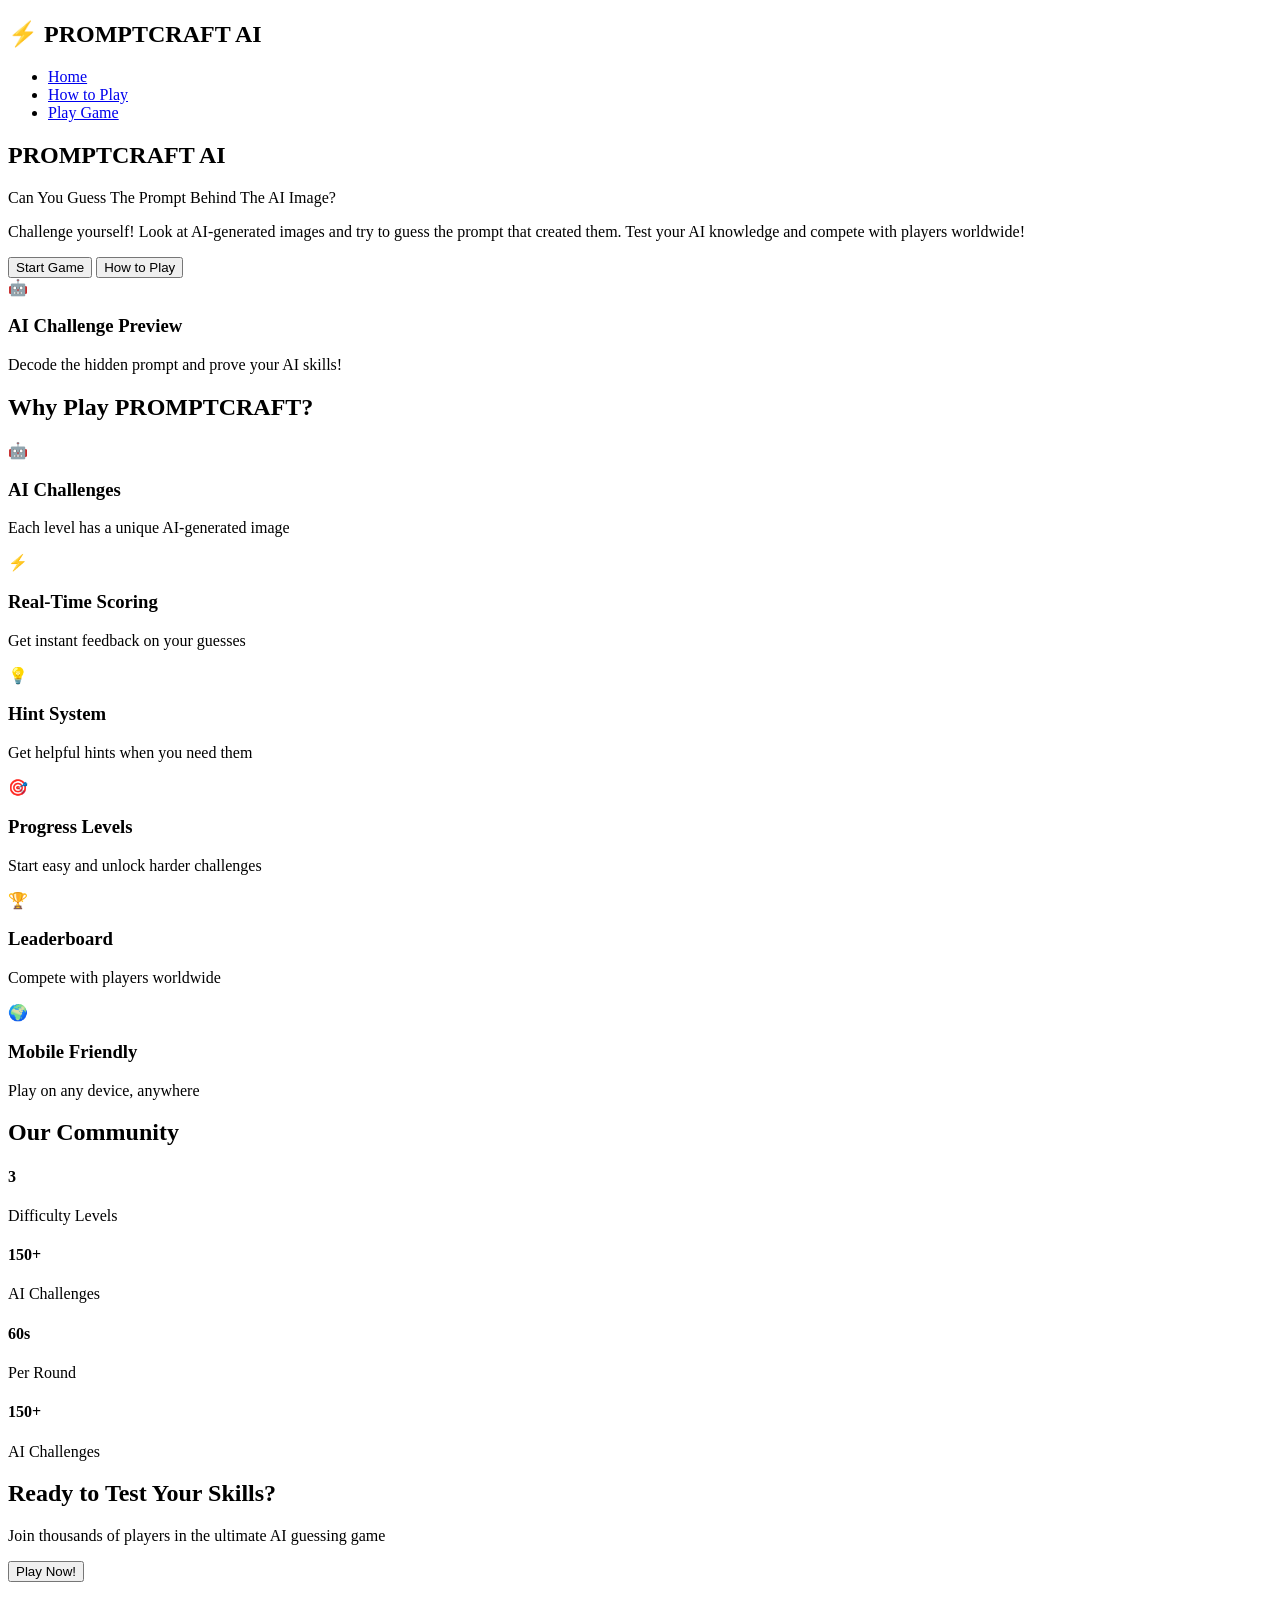
==== index.html @ 6bbd1988 "Updated homePage changes" ====
<!DOCTYPE html>
<html lang="en">
<head>
    <meta charset="UTF-8">
    <meta name="viewport" content="width=device-width, initial-scale=1.0">
    <title>PROMPTCRAFT AI - Guess The Prompt Game</title>
    <link rel="stylesheet" href="CSS/main.css">
    <link rel="stylesheet" href="CSS/home.css">
</head>
<body>
    <!-- Navigation Bar -->
    <nav class="navbar">
        <div class="nav-container">
            <h1 class="logo">⚡ PROMPTCRAFT AI</h1>
            <ul class="nav-menu">
                <li><a href="index.html">Home</a></li>
                <li><a href="how-to-play.html">How to Play</a></li>
                <li><a href="game.html">Play Game</a></li>
            </ul>
        </div>
    </nav>

    <!-- Hero Section -->
    <section class="hero">
        <div class="hero-content">
            <h2 class="hero-title">PROMPTCRAFT AI</h2>
            <p class="hero-tagline"> Can You Guess The <span class="highlight">Prompt</span>
                Behind The <span class="highlight">AI Image</span>?
            </p>
            <p class="hero-description">
                Challenge yourself! Look at AI-generated images and try to guess the prompt that created them.
                Test your AI knowledge and compete with players worldwide!
            </p>
            
            <div class="hero-buttons">
                <button class="btn btn-primary" onclick="goToGame()">Start Game</button>
                <button class="btn btn-secondary" onclick="goToHowToPlay()">How to Play</button>
               
            </div>
        </div>

        <div class="hero-image">
            <div class="image-box">
               <div class="image-icon">🤖</div>
               <h3>AI Challenge Preview</h3>
               <p>Decode the hidden prompt and prove your AI skills!</p>
            </div>
        </div>
    </section>

    <!-- Features Section -->
    <section class="features">
        <h2 class="section-title">Why Play PROMPTCRAFT?</h2>
        <div class="feature-cards">
            <div class="card">
                <div class="card-icon">🤖</div>
                <h3>AI Challenges</h3>
                <p>Each level has a unique AI-generated image</p>
            </div>

            <div class="card">
                <div class="card-icon">⚡</div>
                <h3>Real-Time Scoring</h3>
                <p>Get instant feedback on your guesses</p>
            </div>

            <div class="card">
                <div class="card-icon">💡</div>
                <h3>Hint System</h3>
                <p>Get helpful hints when you need them</p>
            </div>

            <div class="card">
                <div class="card-icon">🎯</div>
                <h3>Progress Levels</h3>
                <p>Start easy and unlock harder challenges</p>
            </div>

            <div class="card">
                <div class="card-icon">🏆</div>
                <h3>Leaderboard</h3>
                <p>Compete with players worldwide</p>
            </div>

            <div class="card">
                <div class="card-icon">🌍</div>
                <h3>Mobile Friendly</h3>
                <p>Play on any device, anywhere</p>
            </div>
        </div>
    </section>

    <!-- Stats Section -->
    <section class="stats">
        <h2 class="section-title">Our Community</h2>
        <div class="stat-boxes">
            <div class="stat-box">
               <h4>3</h4>
               <p>Difficulty Levels</p>
            </div>

            <div class="stat-box">
                <h4>150+</h4>
                <p>AI Challenges</p>
            </div>

            <div class="stat-box">
                <h4>60s</h4>
                <p>Per Round</p>
                
            </div>

            <div class="stat-box">
                <h4>150+</h4>
                <p>AI Challenges</p>
            </div>
        </div>
    </section>

    <!-- CTA Section -->
    <section class="cta">
        <h2>Ready to Test Your Skills?</h2>
        <p>Join thousands of players in the ultimate AI guessing game</p>
        <button class="btn btn-primary btn-large" onclick="goToGame()">Play Now!</button>
    </section>

    <!-- Footer -->
    <footer class="footer">
        <p>&copy; 2024 PROMPTCRAFT AI. All rights reserved.</p>
    </footer>

    <script src="JS/app.js"></script>
</body>
</html>
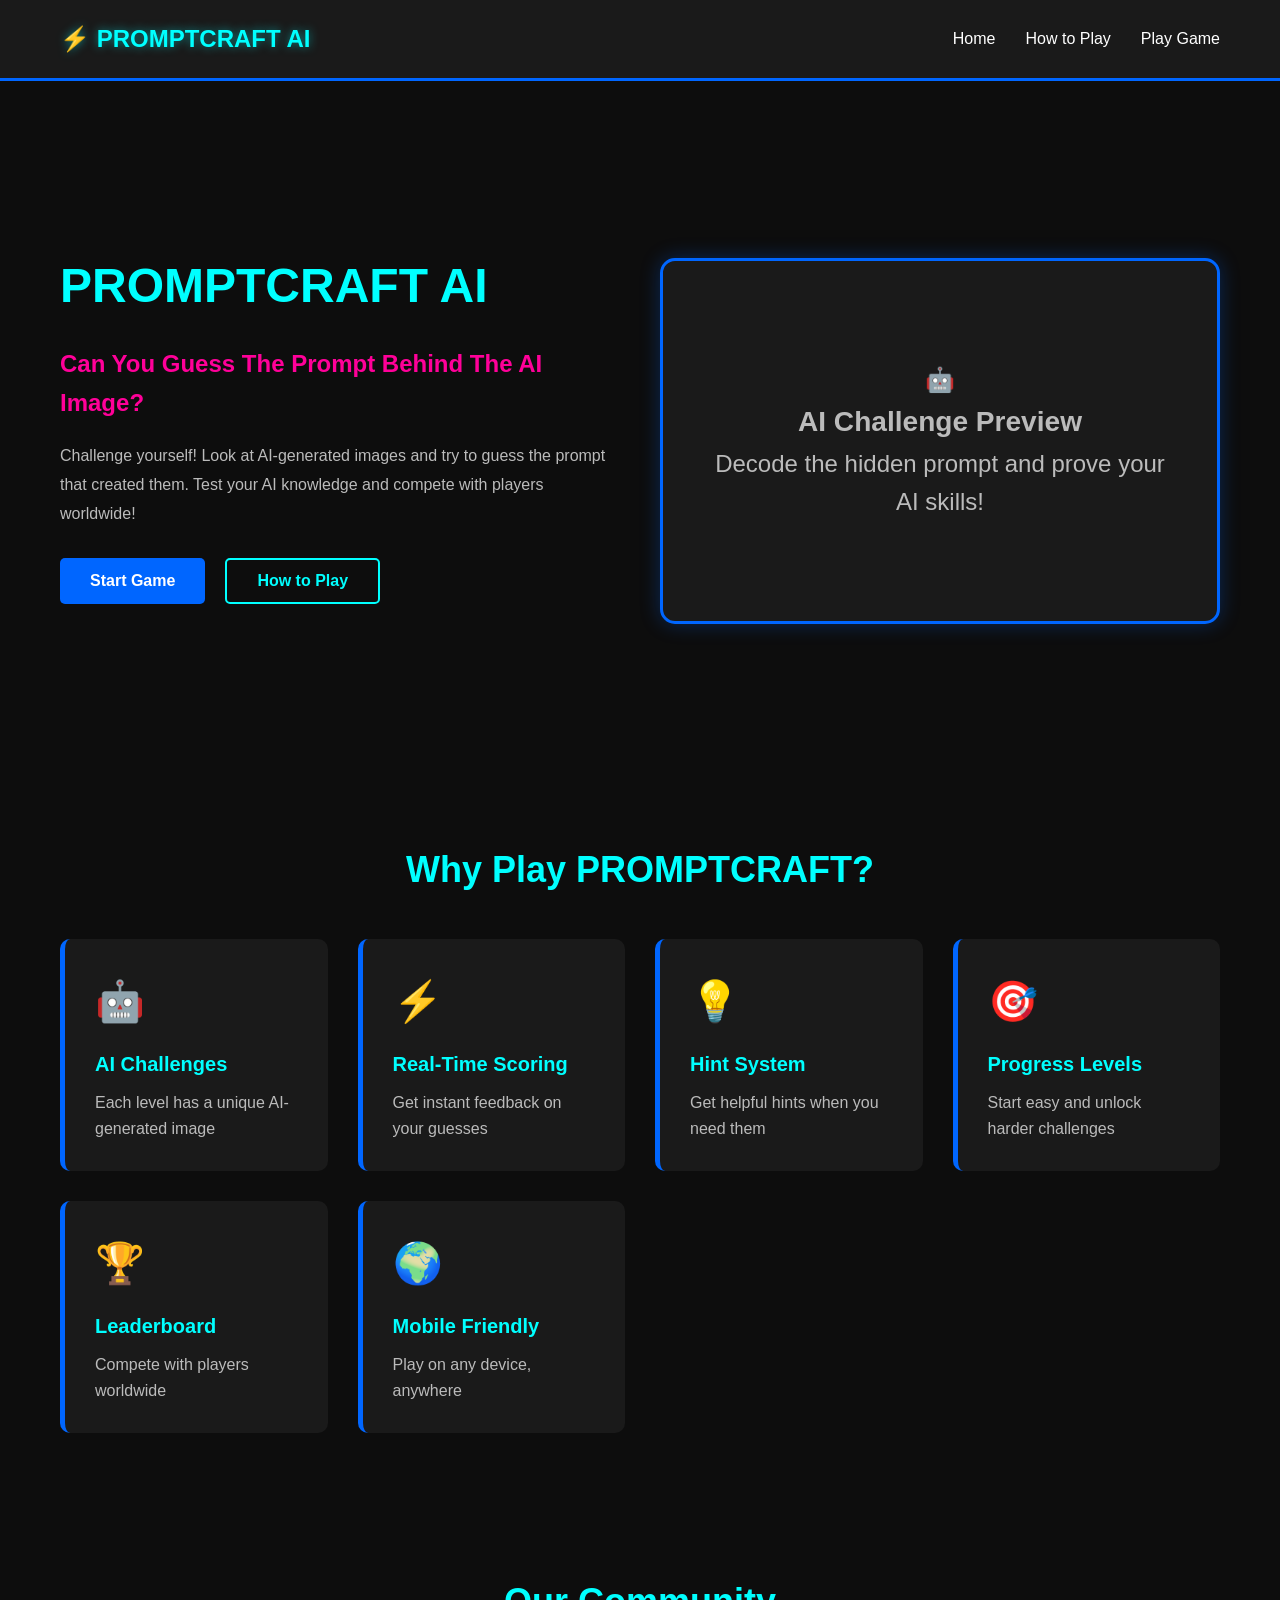
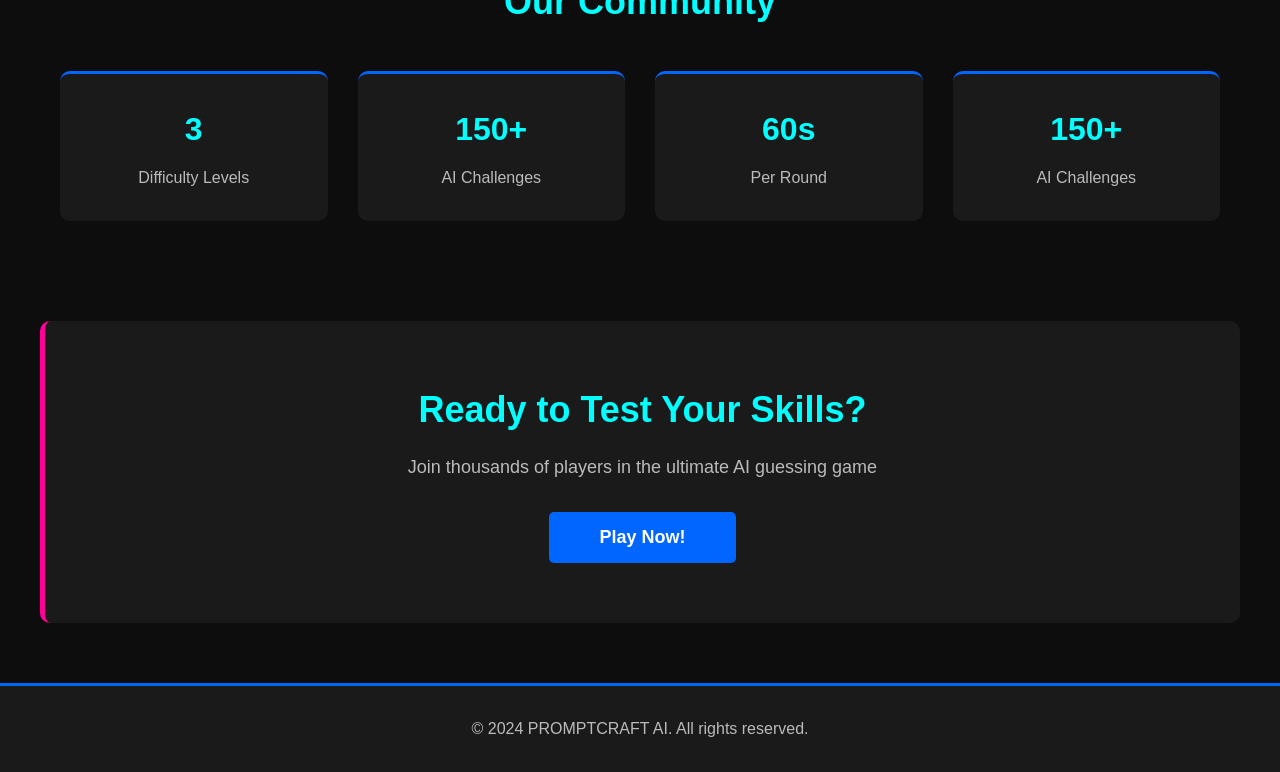
==== commit a0b03213: "Completed homePage game page" ====
--- a/index.html
+++ b/index.html
@@ -4,8 +4,8 @@
     <meta charset="UTF-8">
     <meta name="viewport" content="width=device-width, initial-scale=1.0">
     <title>PROMPTCRAFT AI - Guess The Prompt Game</title>
-    <link rel="stylesheet" href="CSS/main.css">
-    <link rel="stylesheet" href="CSS/home.css">
+    <link rel="stylesheet" href="Over Screen/css/main.css">
+    <link rel="stylesheet" href="Over Screen/css/styles/home.css">
 </head>
 <body>
     <!-- Navigation Bar -->
--- a/Over Screen/css/main.css
+++ b/Over Screen/css/main.css
@@ -0,0 +1,647 @@
+/* PROMPTCRAFT AI - BEGINNER FRIENDLY CSS */
+
+
+/* Basic Colors */
+:root {
+    --primary-color: #0066FF;
+    --secondary-color: #FF0099;
+    --dark-bg: #0D0D0D;
+    --light-bg: #1A1A1A;
+    --text-light: #FFFFFF;
+    --text-gray: #BBBBBB;
+    --accent-color: #00FFFF;
+    --success-color: #00CC66;
+    --warning-color: #FF9900;
+}
+
+/* Global Styles */
+* {
+    margin: 0;
+    padding: 0;
+    box-sizing: border-box;
+}
+
+body {
+    font-family: Arial, sans-serif;
+    background-color: var(--dark-bg);
+    color: var(--text-light);
+    line-height: 1.6;
+}
+
+html {
+    scroll-behavior: smooth;
+}
+
+/* NAVIGATION BAR */
+
+.navbar {
+    background-color: var(--light-bg);
+    padding: 20px 0;
+    position: sticky;
+    top: 0;
+    border-bottom: 3px solid var(--primary-color);
+    z-index: 100;
+}
+
+.nav-container {
+    max-width: 1200px;
+    margin: 0 auto;
+    display: flex;
+    justify-content: space-between;
+    align-items: center;
+    padding: 0 20px;
+}
+
+.logo {
+    font-size: 24px;
+    font-weight: bold;
+    color: var(--accent-color);
+    text-shadow: 0 0 10px rgba(0,255,255,0.5);
+}
+
+.nav-menu {
+    display: flex;
+    list-style: none;
+    gap: 30px;
+}
+
+.nav-menu a {
+    color: var(--text-light);
+    text-decoration: none;
+    font-weight: 500;
+    transition: color 0.3s;
+}
+
+.nav-menu a:hover {
+    color: var(--accent-color);
+}
+
+/* BUTTONS */
+
+.btn {
+    padding: 12px 30px;
+    border: none;
+    border-radius: 5px;
+    font-size: 16px;
+    font-weight: bold;
+    cursor: pointer;
+    transition: all 0.3s;
+    text-decoration: none;
+    display: inline-block;
+}
+
+.btn-primary {
+    background-color: var(--primary-color);
+    color: white;
+}
+
+.btn-primary:hover {
+    background-color: #0052CC;
+    transform: translateY(-2px);
+}
+
+.btn-secondary {
+    background-color: transparent;
+    color: var(--accent-color);
+    border: 2px solid var(--accent-color);
+}
+
+.btn-secondary:hover {
+    background-color: var(--accent-color);
+    color: var(--dark-bg);
+}
+
+.btn-large {
+    padding: 15px 50px;
+    font-size: 18px;
+}
+
+.btn-small {
+    padding: 8px 15px;
+    font-size: 14px;
+    background-color: var(--primary-color);
+    color: white;
+    border: none;
+    border-radius: 4px;
+    cursor: pointer;
+}
+
+
+/* SECTIONS */
+
+.section-title {
+    text-align: center;
+    font-size: 36px;
+    margin-bottom: 40px;
+    color: var(--accent-color);
+}
+
+.features,
+.stats,
+.cta,
+.tutorial,
+.difficulty,
+.scoring-guide,
+.example,
+.tips {
+    max-width: 1200px;
+    margin: 60px auto;
+    padding: 40px 20px;
+}
+
+/* FEATURE CARDS */
+
+.feature-cards {
+    display: grid;
+    grid-template-columns: repeat(auto-fit, minmax(250px, 1fr));
+    gap: 30px;
+}
+
+.card {
+    background-color: var(--light-bg);
+    padding: 30px;
+    border-radius: 10px;
+    border-left: 5px solid var(--primary-color);
+    transition: all 0.3s;
+}
+
+.card:hover {
+    transform: translateY(-5px);
+    border-left-color: var(--secondary-color);
+}
+
+.card-icon {
+    font-size: 40px;
+    margin-bottom: 15px;
+}
+
+.card h3 {
+    font-size: 20px;
+    margin-bottom: 10px;
+    color: var(--accent-color);
+}
+
+.card p {
+    color: var(--text-gray);
+}
+
+/* STATS SECTION */
+
+.stat-boxes {
+    display: grid;
+    grid-template-columns: repeat(auto-fit, minmax(200px, 1fr));
+    gap: 30px;
+}
+
+.stat-box {
+    background-color: var(--light-bg);
+    padding: 30px;
+    border-radius: 10px;
+    text-align: center;
+    border-top: 3px solid var(--primary-color);
+}
+
+.stat-box h4 {
+    font-size: 32px;
+    color: var(--accent-color);
+    margin-bottom: 10px;
+}
+
+.stat-box p {
+    color: var(--text-gray);
+}
+
+/* CTA SECTION*/
+
+.cta {
+    background-color: var(--light-bg);
+    border-left: 5px solid var(--secondary-color);
+    text-align: center;
+    padding: 60px 40px;
+    border-radius: 10px;
+}
+
+.cta h2 {
+    font-size: 36px;
+    margin-bottom: 15px;
+    color: var(--accent-color);
+}
+
+.cta p {
+    font-size: 18px;
+    margin-bottom: 30px;
+    color: var(--text-gray);
+}
+
+/* FOOTER */
+
+.footer {
+    background-color: var(--light-bg);
+    text-align: center;
+    padding: 30px;
+    border-top: 3px solid var(--primary-color);
+    color: var(--text-gray);
+    margin-top: 60px;
+}
+
+/* HOW TO PLAY PAGE */
+
+.page-header {
+    text-align: center;
+    padding: 60px 20px;
+    background-color: var(--light-bg);
+    border-bottom: 3px solid var(--primary-color);
+}
+
+.page-header h2 {
+    font-size: 40px;
+    color: var(--accent-color);
+    margin-bottom: 15px;
+}
+
+.page-header p {
+    font-size: 18px;
+    color: var(--text-gray);
+}
+
+/* Steps */
+.steps {
+    display: grid;
+    grid-template-columns: 1fr;
+    gap: 20px;
+}
+
+.step {
+    display: flex;
+    gap: 30px;
+    background-color: var(--light-bg);
+    padding: 30px;
+    border-radius: 10px;
+    border-left: 5px solid var(--primary-color);
+}
+
+.step-number {
+    font-size: 36px;
+    font-weight: bold;
+    color: var(--secondary-color);
+    min-width: 50px;
+    text-align: center;
+}
+
+.step-content h3 {
+    color: var(--accent-color);
+    margin-bottom: 10px;
+}
+
+.step-content p {
+    color: var(--text-gray);
+}
+
+/* Difficulty Cards */
+.difficulty-cards {
+    display: grid;
+    grid-template-columns: repeat(auto-fit, minmax(250px, 1fr));
+    gap: 30px;
+}
+
+.difficulty-card {
+    background-color: var(--light-bg);
+    padding: 30px;
+    border-radius: 10px;
+    text-align: center;
+}
+
+.difficulty-card.easy {
+    border-top: 4px solid var(--success-color);
+}
+
+.difficulty-card.medium {
+    border-top: 4px solid var(--warning-color);
+}
+
+.difficulty-card.hard {
+    border-top: 4px solid var(--secondary-color);
+}
+
+.difficulty-card h3 {
+    font-size: 24px;
+    color: var(--accent-color);
+    margin-bottom: 15px;
+}
+
+.difficulty-card p {
+    color: var(--text-gray);
+    margin-bottom: 10px;
+}
+
+/* Scoring Guide */
+.scoring-boxes {
+    display: grid;
+    grid-template-columns: repeat(auto-fit, minmax(250px, 1fr));
+    gap: 30px;
+}
+
+.score-info {
+    background-color: var(--light-bg);
+    padding: 25px;
+    border-radius: 10px;
+    border-left: 4px solid var(--primary-color);
+}
+
+.score-info h4 {
+    color: var(--accent-color);
+    margin-bottom: 10px;
+}
+
+.score-info p {
+    color: var(--text-gray);
+    font-size: 14px;
+}
+
+/* Example Section */
+.example-content {
+    display: grid;
+    grid-template-columns: repeat(auto-fit, minmax(250px, 1fr));
+    gap: 30px;
+}
+
+.example-box {
+    background-color: var(--light-bg);
+    padding: 25px;
+    border-radius: 10px;
+    border: 2px solid var(--primary-color);
+}
+
+.example-box h4 {
+    color: var(--accent-color);
+    margin-bottom: 15px;
+}
+
+.placeholder {
+    background-color: var(--dark-bg);
+    padding: 60px 20px;
+    text-align: center;
+    border-radius: 5px;
+    color: var(--text-gray);
+}
+
+.placeholder-text {
+    background-color: var(--dark-bg);
+    padding: 20px;
+    border-radius: 5px;
+    color: var(--text-gray);
+    font-style: italic;
+}
+
+.result-display {
+    background-color: var(--dark-bg);
+    padding: 20px;
+    border-radius: 5px;
+}
+
+.score-percent {
+    font-size: 36px;
+    font-weight: bold;
+    color: var(--accent-color);
+    margin-bottom: 15px;
+}
+
+.keywords-correct,
+.keywords-missing {
+    margin: 10px 0;
+    font-size: 14px;
+}
+
+/* Tips */
+.tips-list {
+    list-style: none;
+    display: grid;
+    grid-template-columns: repeat(auto-fit, minmax(300px, 1fr));
+    gap: 20px;
+}
+
+.tips-list li {
+    background-color: var(--light-bg);
+    padding: 20px;
+    border-radius: 5px;
+    color: var(--text-gray);
+    border-left: 4px solid var(--primary-color);
+}
+
+/* Action Buttons */
+.action-buttons {
+    max-width: 1200px;
+    margin: 60px auto;
+    padding: 40px 20px;
+    display: flex;
+    gap: 20px;
+    justify-content: center;
+}
+
+
+/*  RESPONSIVE DESIGN (Mobile) */
+
+@media (max-width: 768px) {
+    /* Navigation */
+    .nav-menu {
+        gap: 15px;
+        font-size: 14px;
+    }
+
+    /* Hero Section */
+    .hero {
+        grid-template-columns: 1fr;
+        gap: 30px;
+        margin: 40px auto 0;
+        padding: 40px 15px;
+        min-height: auto;
+    }
+
+    .hero-content h2 {
+        font-size: 32px;
+    }
+
+    .hero-tagline {
+        font-size: 18px;
+    }
+
+    .hero-buttons {
+        flex-direction: column;
+    }
+
+    .btn {
+        width: 100%;
+    }
+
+    /* Sections */
+    .features,
+    .stats,
+    .cta,
+    .tutorial,
+    .difficulty,
+    .scoring-guide,
+    .example,
+    .tips {
+        margin: 40px auto;
+        padding: 30px 15px;
+    }
+
+    .section-title {
+        font-size: 28px;
+        margin-bottom: 30px;
+    }
+
+    /* Feature Cards */
+    .feature-cards {
+        grid-template-columns: 1fr;
+    }
+
+    .stat-boxes {
+        grid-template-columns: 1fr;
+    }
+
+    /* Game Area */
+    .game-area {
+        grid-template-columns: 1fr;
+        gap: 20px;
+        padding: 20px;
+        margin: 20px auto;
+    }
+
+    .game-buttons {
+        grid-template-columns: 1fr;
+    }
+
+    /* Game Header */
+    .game-header {
+        grid-template-columns: 1fr 1fr;
+        gap: 10px;
+        padding: 15px;
+    }
+
+    .header-center {
+        grid-column: 1 / -1;
+    }
+
+    /* Page Header */
+    .page-header h2 {
+        font-size: 28px;
+    }
+
+    /* Steps */
+    .step {
+        flex-direction: column;
+        gap: 15px;
+    }
+
+    /* Difficulty Cards */
+    .difficulty-cards {
+        grid-template-columns: 1fr;
+    }
+
+    /* Example Section */
+    .example-content {
+        grid-template-columns: 1fr;
+    }
+
+    /* Tips */
+    .tips-list {
+        grid-template-columns: 1fr;
+    }
+
+    /* Modals */
+    .modal-content {
+        padding: 25px;
+        max-width: 90%;
+    }
+
+    .modal-score {
+        font-size: 40px;
+    }
+
+    .modal-buttons {
+        flex-direction: column;
+    }
+
+    /* Action Buttons */
+    .action-buttons {
+        flex-direction: column;
+        gap: 15px;
+    }
+}
+
+@media (max-width: 480px) {
+    /* Navigation */
+    .nav-menu {
+        flex-direction: column;
+        gap: 10px;
+    }
+
+    .logo {
+        font-size: 18px;
+    }
+
+    /* Hero */
+    .hero-content h2 {
+        font-size: 24px;
+    }
+
+    .hero-tagline {
+        font-size: 16px;
+    }
+
+    /* Buttons */
+    .btn {
+        padding: 10px 20px;
+        font-size: 14px;
+    }
+
+    .btn-large {
+        padding: 12px 30px;
+        font-size: 16px;
+    }
+
+    /* Sections */
+    .features,
+    .stats,
+    .cta,
+    .tutorial,
+    .difficulty,
+    .scoring-guide,
+    .example,
+    .tips {
+        padding: 20px 10px;
+        margin: 30px auto;
+    }
+
+    .section-title {
+        font-size: 22px;
+    }
+
+    /* Game Area */
+    .game-area {
+        padding: 15px;
+        gap: 15px;
+    }
+
+    .image-display {
+        height: 200px;
+    }
+
+    .timer-display {
+        font-size: 36px;
+    }
+
+    /* Modal */
+    .modal-content {
+        padding: 20px;
+    }
+
+    .modal-score {
+        font-size: 32px;
+    }
+
+    .complete-stars {
+        font-size: 36px;
+    }
+}
--- a/Over Screen/css/styles/home.css
+++ b/Over Screen/css/styles/home.css
@@ -0,0 +1,137 @@
+
+/* HERO SECTION (HOMEPAGE) */
+
+.hero {
+    display: grid;
+    grid-template-columns: 1fr 1fr;
+    gap: 40px;
+    align-items: center;
+    max-width: 1200px;
+    margin: 60px auto 0;
+    padding: 60px 20px;
+    min-height: 600px;
+}
+
+.hero-content h2 {
+    font-size: 48px;
+    margin-bottom: 20px;
+    color: var(--accent-color);
+}
+
+.hero-tagline {
+    font-size: 24px;
+    color: var(--secondary-color);
+    margin-bottom: 20px;
+    font-weight: bold;
+}
+
+.hero-description {
+    font-size: 16px;
+    color: var(--text-gray);
+    margin-bottom: 30px;
+    line-height: 1.8;
+}
+
+.hero-buttons {
+    display: flex;
+    gap: 20px;
+    margin-bottom: 30px;
+}
+
+.hero-image {
+    text-align: center;
+}
+
+.image-box {
+    background-color: var(--light-bg);
+    border: 3px solid var(--primary-color);
+    border-radius: 15px;
+    padding: 100px 50px;
+    font-size: 24px;
+    color: var(--text-gray);
+    box-shadow: 0 0 20px rgba(0,102,255,0.3);
+}
+
+/*  FEATURE CARDS*/
+
+.feature-cards {
+    display: grid;
+    grid-template-columns: repeat(auto-fit, minmax(250px, 1fr));
+    gap: 30px;
+}
+
+.card {
+    background-color: var(--light-bg);
+    padding: 30px;
+    border-radius: 10px;
+    border-left: 5px solid var(--primary-color);
+    transition: all 0.3s;
+}
+
+.card:hover {
+    transform: translateY(-5px);
+    border-left-color: var(--secondary-color);
+}
+
+.card-icon {
+    font-size: 40px;
+    margin-bottom: 15px;
+}
+
+.card h3 {
+    font-size: 20px;
+    margin-bottom: 10px;
+    color: var(--accent-color);
+}
+
+.card p {
+    color: var(--text-gray);
+}
+
+/* STATS SECTION */
+
+.stat-boxes {
+    display: grid;
+    grid-template-columns: repeat(auto-fit, minmax(200px, 1fr));
+    gap: 30px;
+}
+
+.stat-box {
+    background-color: var(--light-bg);
+    padding: 30px;
+    border-radius: 10px;
+    text-align: center;
+    border-top: 3px solid var(--primary-color);
+}
+
+.stat-box h4 {
+    font-size: 32px;
+    color: var(--accent-color);
+    margin-bottom: 10px;
+}
+
+.stat-box p {
+    color: var(--text-gray);
+}
+
+/* CTA SECTION */
+
+.cta {
+    background-color: var(--light-bg);
+    border-left: 5px solid var(--secondary-color);
+    text-align: center;
+    padding: 60px 40px;
+    border-radius: 10px;
+}
+
+.cta h2 {
+    font-size: 36px;
+    margin-bottom: 15px;
+    color: var(--accent-color);
+}
+
+.cta p {
+    font-size: 18px;
+    margin-bottom: 30px;
+    color: var(--text-gray);
+}
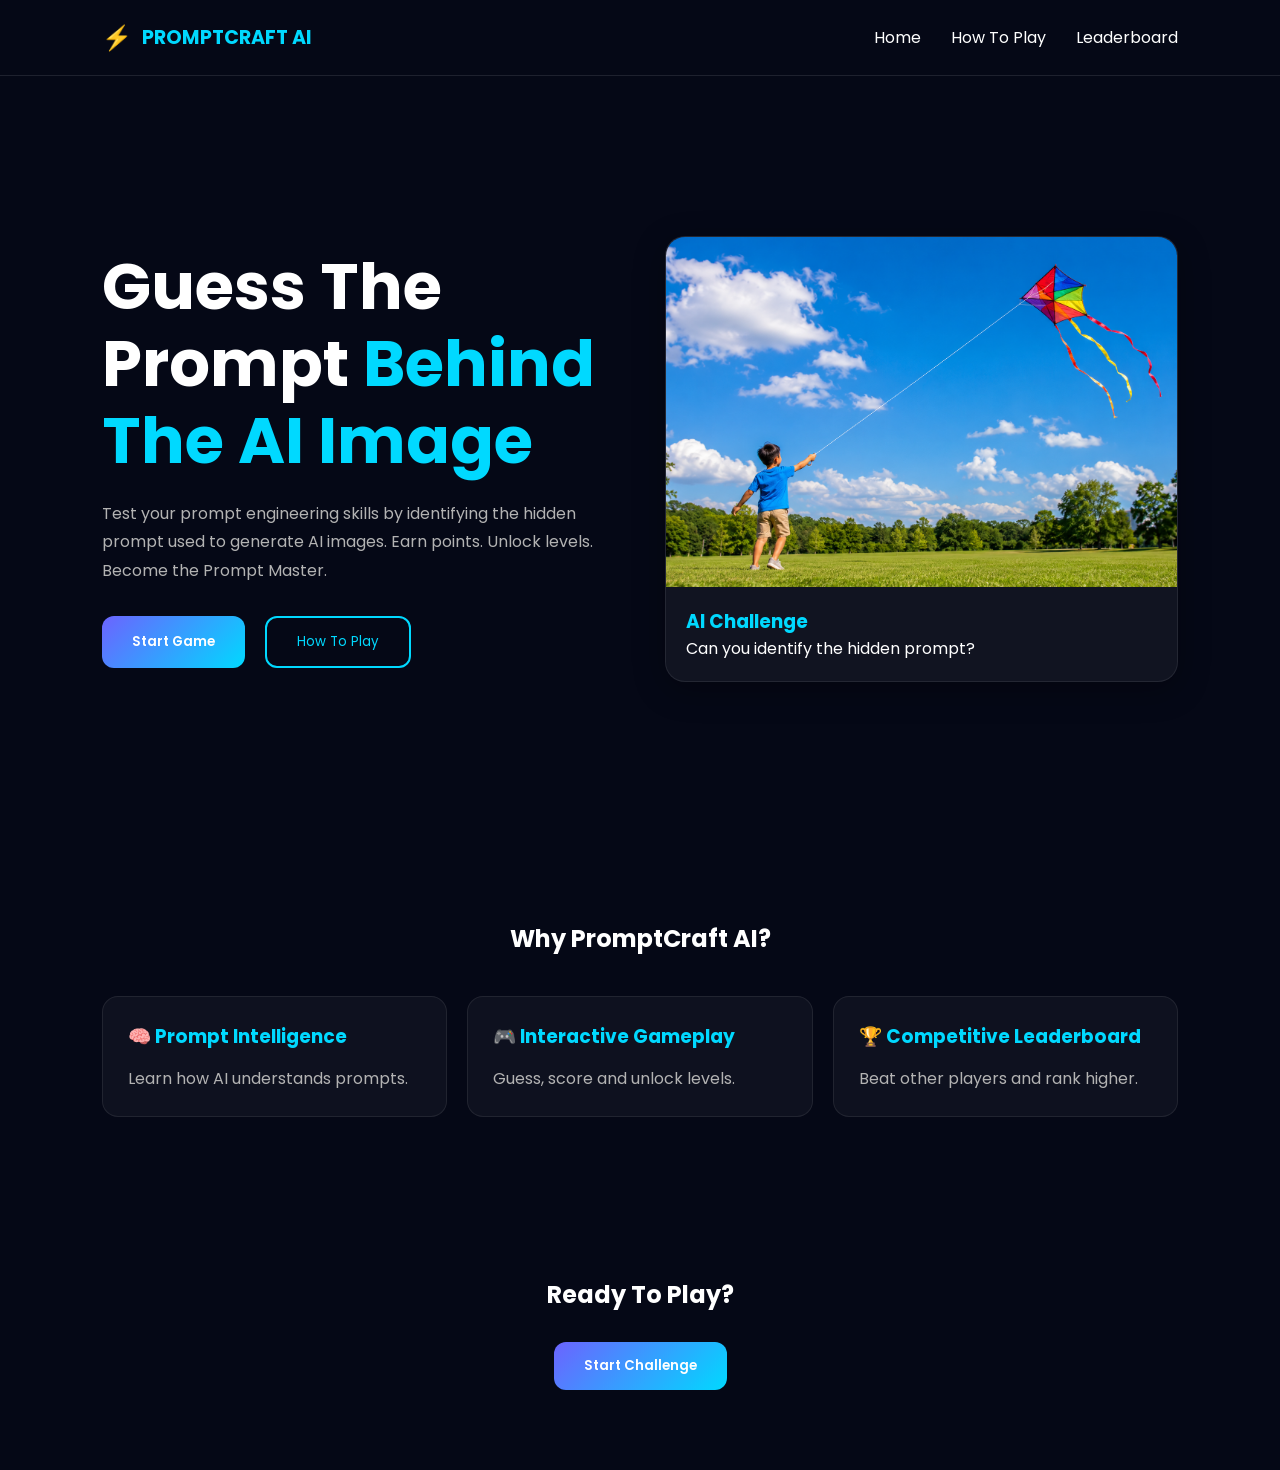
==== commit cf5bc2ec: "complete the AI" ====
--- a/index.html
+++ b/index.html
@@ -1,134 +1,214 @@
 <!DOCTYPE html>
 <html lang="en">
+
 <head>
+
     <meta charset="UTF-8">
     <meta name="viewport" content="width=device-width, initial-scale=1.0">
-    <title>PROMPTCRAFT AI - Guess The Prompt Game</title>
-    <link rel="stylesheet" href="Over Screen/css/main.css">
-    <link rel="stylesheet" href="Over Screen/css/styles/home.css">
+
+    <title>PromptCraft AI</title>
+
+    <link rel="stylesheet" href="css/main.css">
+    <link rel="stylesheet" href="css/home.css">
+    <link rel="stylesheet" href="css/responsive.css">
+
+    <link href="https://fonts.googleapis.com/css2?family=Poppins:wght@300;400;500;600;700&display=swap"
+        rel="stylesheet">
+
 </head>
+
 <body>
-    <!-- Navigation Bar -->
-    <nav class="navbar">
-        <div class="nav-container">
-            <h1 class="logo">⚡ PROMPTCRAFT AI</h1>
-            <ul class="nav-menu">
-                <li><a href="index.html">Home</a></li>
-                <li><a href="how-to-play.html">How to Play</a></li>
-                <li><a href="game.html">Play Game</a></li>
+
+    <!-- NAVBAR -->
+
+    <header class="navbar">
+
+        <div class="logo">
+
+            <span class="logo-icon">⚡</span>
+
+            <span class="logo-text">
+                PROMPTCRAFT AI
+            </span>
+
+        </div>
+
+        <nav>
+
+            <ul class="nav-links">
+
+                <li>
+                    <a href="index.html">
+                        Home
+                    </a>
+                </li>
+
+                <li>
+                    <a href="how-to-play.html">
+                        How To Play
+                    </a>
+                </li>
+
+                <li>
+                    <a href="leaderboard.html">
+                        Leaderboard
+                    </a>
+                </li>
+
             </ul>
-        </div>
-    </nav>
-
-    <!-- Hero Section -->
-    <section class="hero">
-        <div class="hero-content">
-            <h2 class="hero-title">PROMPTCRAFT AI</h2>
-            <p class="hero-tagline"> Can You Guess The <span class="highlight">Prompt</span>
-                Behind The <span class="highlight">AI Image</span>?
+
+        </nav>
+
+    </header>
+
+    <!-- HERO SECTION -->
+
+    <section class="hero-section">
+
+        <div class="hero-left">
+
+            <h1>
+
+                Guess The Prompt
+
+                <span class="highlight">
+                    Behind The AI Image
+                </span>
+
+            </h1>
+
+            <p>
+
+                Test your prompt engineering skills by
+                identifying the hidden prompt used to
+                generate AI images.
+
+                Earn points.
+
+                Unlock levels.
+
+                Become the Prompt Master.
+
             </p>
-            <p class="hero-description">
-                Challenge yourself! Look at AI-generated images and try to guess the prompt that created them.
-                Test your AI knowledge and compete with players worldwide!
-            </p>
-            
+
             <div class="hero-buttons">
-                <button class="btn btn-primary" onclick="goToGame()">Start Game</button>
-                <button class="btn btn-secondary" onclick="goToHowToPlay()">How to Play</button>
-               
-            </div>
-        </div>
-
-        <div class="hero-image">
-            <div class="image-box">
-               <div class="image-icon">🤖</div>
-               <h3>AI Challenge Preview</h3>
-               <p>Decode the hidden prompt and prove your AI skills!</p>
-            </div>
-        </div>
+
+                <button
+                    id="startGameBtn"
+                    class="primary-btn">
+
+                    Start Game
+
+                </button>
+
+                <button
+                    id="howToPlayBtn"
+                    class="secondary-btn">
+
+                    How To Play
+
+                </button>
+
+            </div>
+
+        </div>
+
+        <div class="hero-right">
+
+            <div class="preview-card">
+
+                <img
+                    src="assets/images/preview.jpg"
+                    alt="AI Preview">
+
+                <div class="preview-content">
+
+                    <h3>
+                        AI Challenge
+                    </h3>
+
+                    <p>
+                        Can you identify the hidden prompt?
+                    </p>
+
+                </div>
+
+            </div>
+
+        </div>
+
     </section>
 
-    <!-- Features Section -->
-    <section class="features">
-        <h2 class="section-title">Why Play PROMPTCRAFT?</h2>
-        <div class="feature-cards">
-            <div class="card">
-                <div class="card-icon">🤖</div>
-                <h3>AI Challenges</h3>
-                <p>Each level has a unique AI-generated image</p>
-            </div>
-
-            <div class="card">
-                <div class="card-icon">⚡</div>
-                <h3>Real-Time Scoring</h3>
-                <p>Get instant feedback on your guesses</p>
-            </div>
-
-            <div class="card">
-                <div class="card-icon">💡</div>
-                <h3>Hint System</h3>
-                <p>Get helpful hints when you need them</p>
-            </div>
-
-            <div class="card">
-                <div class="card-icon">🎯</div>
-                <h3>Progress Levels</h3>
-                <p>Start easy and unlock harder challenges</p>
-            </div>
-
-            <div class="card">
-                <div class="card-icon">🏆</div>
-                <h3>Leaderboard</h3>
-                <p>Compete with players worldwide</p>
-            </div>
-
-            <div class="card">
-                <div class="card-icon">🌍</div>
-                <h3>Mobile Friendly</h3>
-                <p>Play on any device, anywhere</p>
-            </div>
-        </div>
+    <!-- FEATURES -->
+
+    <section class="features-section">
+
+        <h2>
+            Why PromptCraft AI?
+        </h2>
+
+        <div class="features-grid">
+
+            <div class="feature-card">
+
+                <h3>
+                    🧠 Prompt Intelligence
+                </h3>
+
+                <p>
+                    Learn how AI understands prompts.
+                </p>
+
+            </div>
+
+            <div class="feature-card">
+
+                <h3>
+                    🎮 Interactive Gameplay
+                </h3>
+
+                <p>
+                    Guess, score and unlock levels.
+                </p>
+
+            </div>
+
+            <div class="feature-card">
+
+                <h3>
+                    🏆 Competitive Leaderboard
+                </h3>
+
+                <p>
+                    Beat other players and rank higher.
+                </p>
+
+            </div>
+
+        </div>
+
     </section>
 
-    <!-- Stats Section -->
-    <section class="stats">
-        <h2 class="section-title">Our Community</h2>
-        <div class="stat-boxes">
-            <div class="stat-box">
-               <h4>3</h4>
-               <p>Difficulty Levels</p>
-            </div>
-
-            <div class="stat-box">
-                <h4>150+</h4>
-                <p>AI Challenges</p>
-            </div>
-
-            <div class="stat-box">
-                <h4>60s</h4>
-                <p>Per Round</p>
-                
-            </div>
-
-            <div class="stat-box">
-                <h4>150+</h4>
-                <p>AI Challenges</p>
-            </div>
-        </div>
+    <!-- CTA -->
+
+    <section class="cta-section">
+
+        <h2>
+            Ready To Play?
+        </h2>
+
+        <button
+            id="startGameBtnBottom"
+            class="primary-btn">
+
+            Start Challenge
+
+        </button>
+
     </section>
 
-    <!-- CTA Section -->
-    <section class="cta">
-        <h2>Ready to Test Your Skills?</h2>
-        <p>Join thousands of players in the ultimate AI guessing game</p>
-        <button class="btn btn-primary btn-large" onclick="goToGame()">Play Now!</button>
-    </section>
-
-    <!-- Footer -->
-    <footer class="footer">
-        <p>&copy; 2024 PROMPTCRAFT AI. All rights reserved.</p>
-    </footer>
-
-    <script src="JS/app.js"></script>
+    <script src="js/app.js"></script>
+
 </body>
-</html>
+
+</html>
--- a/css/main.css
+++ b/css/main.css
@@ -0,0 +1,130 @@
+:root {
+    --primary: #6C63FF;
+    --secondary: #00D9FF;
+    --success: #22C55E;
+    --danger: #EF4444;
+
+    --bg-primary: #050816;
+    --bg-secondary: #111827;
+    --card-bg: rgba(255, 255, 255, 0.05);
+
+    --text-primary: #ffffff;
+    --text-secondary: #b3b3b3;
+
+    --border-color: rgba(255,255,255,0.1);
+
+    --shadow:
+        0 8px 32px rgba(0,0,0,0.3);
+
+    --transition: 0.3s ease;
+}
+
+*{
+    margin:0;
+    padding:0;
+    box-sizing:border-box;
+}
+
+html{
+    scroll-behavior:smooth;
+}
+
+body{
+    font-family:'Poppins',sans-serif;
+    background:var(--bg-primary);
+    color:var(--text-primary);
+    min-height:100vh;
+}
+
+a{
+    text-decoration:none;
+    color:inherit;
+}
+
+ul{
+    list-style:none;
+}
+
+img{
+    width:100%;
+    display:block;
+}
+
+button{
+    border:none;
+    cursor:pointer;
+    font-family:'Poppins',sans-serif;
+}
+
+.container{
+    width:90%;
+    max-width:1200px;
+    margin:auto;
+}
+
+.primary-btn{
+    background:linear-gradient(
+        135deg,
+        var(--primary),
+        var(--secondary)
+    );
+
+    color:white;
+
+    padding:14px 30px;
+
+    border-radius:12px;
+
+    font-weight:600;
+
+    transition:var(--transition);
+}
+
+.primary-btn:hover{
+    transform:translateY(-3px);
+    box-shadow:
+        0 0 20px rgba(108,99,255,0.5);
+}
+
+.secondary-btn{
+    background:transparent;
+
+    color:var(--secondary);
+
+    border:2px solid var(--secondary);
+
+    padding:14px 30px;
+
+    border-radius:12px;
+
+    transition:var(--transition);
+}
+
+.secondary-btn:hover{
+    background:var(--secondary);
+    color:#000;
+}
+
+.glass-card{
+    background:var(--card-bg);
+
+    backdrop-filter:blur(20px);
+
+    border:1px solid var(--border-color);
+
+    box-shadow:var(--shadow);
+}
+
+.highlight{
+    color:var(--secondary);
+}
+
+.section-title{
+    text-align:center;
+
+    margin-bottom:2rem;
+
+    font-size:2.5rem;
+
+    color:var(--secondary);
+}
--- a/css/home.css
+++ b/css/home.css
@@ -0,0 +1,288 @@
+/* NAVBAR */
+
+.navbar{
+    display:flex;
+
+    justify-content:space-between;
+
+    align-items:center;
+
+    padding:20px 8%;
+
+    border-bottom:
+        1px solid rgba(255,255,255,0.1);
+
+    position:sticky;
+
+    top:0;
+
+    background:#050816;
+
+    z-index:100;
+}
+
+.logo{
+    display:flex;
+    align-items:center;
+    gap:10px;
+}
+
+.logo-icon{
+    font-size:1.5rem;
+}
+
+.logo-text{
+    color:var(--secondary);
+    font-weight:700;
+    font-size:1.2rem;
+}
+
+.nav-links{
+    display:flex;
+    gap:30px;
+}
+
+.nav-links a{
+    transition:var(--transition);
+}
+
+.nav-links a:hover{
+    color:var(--secondary);
+}
+
+/* HERO */
+
+.hero-section{
+    min-height:85vh;
+
+    display:grid;
+
+    grid-template-columns:
+        repeat(2,1fr);
+
+    align-items:center;
+
+    gap:50px;
+
+    padding:60px 8%;
+}
+
+.hero-left h1{
+    font-size:4rem;
+    line-height:1.2;
+}
+
+.hero-left p{
+    margin-top:20px;
+
+    color:var(--text-secondary);
+
+    line-height:1.8;
+}
+
+.hero-buttons{
+    margin-top:30px;
+
+    display:flex;
+
+    gap:20px;
+}
+
+.preview-card{
+    background:rgba(255,255,255,0.05);
+
+    border:1px solid rgba(255,255,255,0.08);
+
+    border-radius:20px;
+
+    overflow:hidden;
+
+    box-shadow:var(--shadow);
+}
+
+.preview-card img{
+    height:350px;
+    object-fit:cover;
+}
+
+.preview-content{
+    padding:20px;
+}
+
+.preview-content h3{
+    color:var(--secondary);
+}
+
+/* FEATURES */
+
+.features-section{
+    padding:80px 8%;
+}
+
+.features-section h2{
+    text-align:center;
+    margin-bottom:40px;
+}
+
+.features-grid{
+    display:grid;
+
+    grid-template-columns:
+        repeat(auto-fit,minmax(250px,1fr));
+
+    gap:20px;
+}
+
+.feature-card{
+    background:rgba(255,255,255,0.04);
+
+    border:1px solid rgba(255,255,255,0.08);
+
+    border-radius:16px;
+
+    padding:25px;
+
+    transition:var(--transition);
+}
+
+.feature-card:hover{
+    transform:translateY(-8px);
+}
+
+.feature-card h3{
+    color:var(--secondary);
+    margin-bottom:15px;
+}
+
+.feature-card p{
+    color:var(--text-secondary);
+}
+
+/* CTA */
+
+.cta-section{
+    text-align:center;
+
+    padding:80px 8%;
+}
+
+.cta-section h2{
+    margin-bottom:30px;
+}
+
+/* HOW TO PLAY */
+
+.instruction-page{
+    text-align:center;
+
+    padding:60px 8%;
+}
+
+.instruction-page h1{
+    font-size:3rem;
+    color:var(--secondary);
+}
+
+.subtitle{
+    color:var(--text-secondary);
+
+    margin-top:15px;
+}
+
+.instruction-grid{
+    width:90%;
+
+    max-width:1200px;
+
+    margin:auto;
+
+    display:grid;
+
+    grid-template-columns:
+        repeat(auto-fit,minmax(250px,1fr));
+
+    gap:20px;
+}
+
+.instruction-card{
+    background:rgba(255,255,255,0.04);
+
+    border:1px solid rgba(255,255,255,0.08);
+
+    border-radius:16px;
+
+    padding:30px;
+
+    transition:var(--transition);
+}
+
+.instruction-card:hover{
+    transform:translateY(-5px);
+}
+
+.step-number{
+    width:50px;
+    height:50px;
+
+    border-radius:50%;
+
+    background:var(--primary);
+
+    display:flex;
+
+    justify-content:center;
+
+    align-items:center;
+
+    margin-bottom:20px;
+
+    font-weight:bold;
+}
+
+.instruction-card h3{
+    color:var(--secondary);
+    margin-bottom:15px;
+}
+
+.instruction-card p{
+    color:var(--text-secondary);
+}
+
+.rules-section{
+    width:90%;
+
+    max-width:1000px;
+
+    margin:60px auto;
+
+    display:grid;
+
+    grid-template-columns:1fr 1fr;
+
+    gap:20px;
+}
+
+.rule-card{
+    background:rgba(255,255,255,0.04);
+
+    border-radius:16px;
+
+    padding:30px;
+
+    border:1px solid rgba(255,255,255,0.08);
+}
+
+.rule-card h2{
+    color:var(--secondary);
+    margin-bottom:20px;
+}
+
+.rule-card li{
+    margin-bottom:10px;
+}
+
+.back-section{
+    text-align:center;
+
+    padding-bottom:60px;
+}
--- a/css/responsive.css
+++ b/css/responsive.css
@@ -0,0 +1,58 @@
+@media(max-width:992px){
+
+    .hero-section{
+        grid-template-columns:1fr;
+        text-align:center;
+    }
+
+    .hero-buttons{
+        justify-content:center;
+    }
+
+    .hero-left h1{
+        font-size:3rem;
+    }
+
+}
+
+@media(max-width:768px){
+
+    .navbar{
+        flex-direction:column;
+        gap:20px;
+    }
+
+    .nav-links{
+        flex-wrap:wrap;
+        justify-content:center;
+    }
+
+    .rules-section{
+        grid-template-columns:1fr;
+    }
+
+    .hero-left h1{
+        font-size:2.5rem;
+    }
+
+}
+
+@media(max-width:480px){
+
+    .hero-left h1{
+        font-size:2rem;
+    }
+
+    .hero-buttons{
+        flex-direction:column;
+    }
+
+    .hero-buttons button{
+        width:100%;
+    }
+
+    .instruction-page h1{
+        font-size:2rem;
+    }
+
+}
